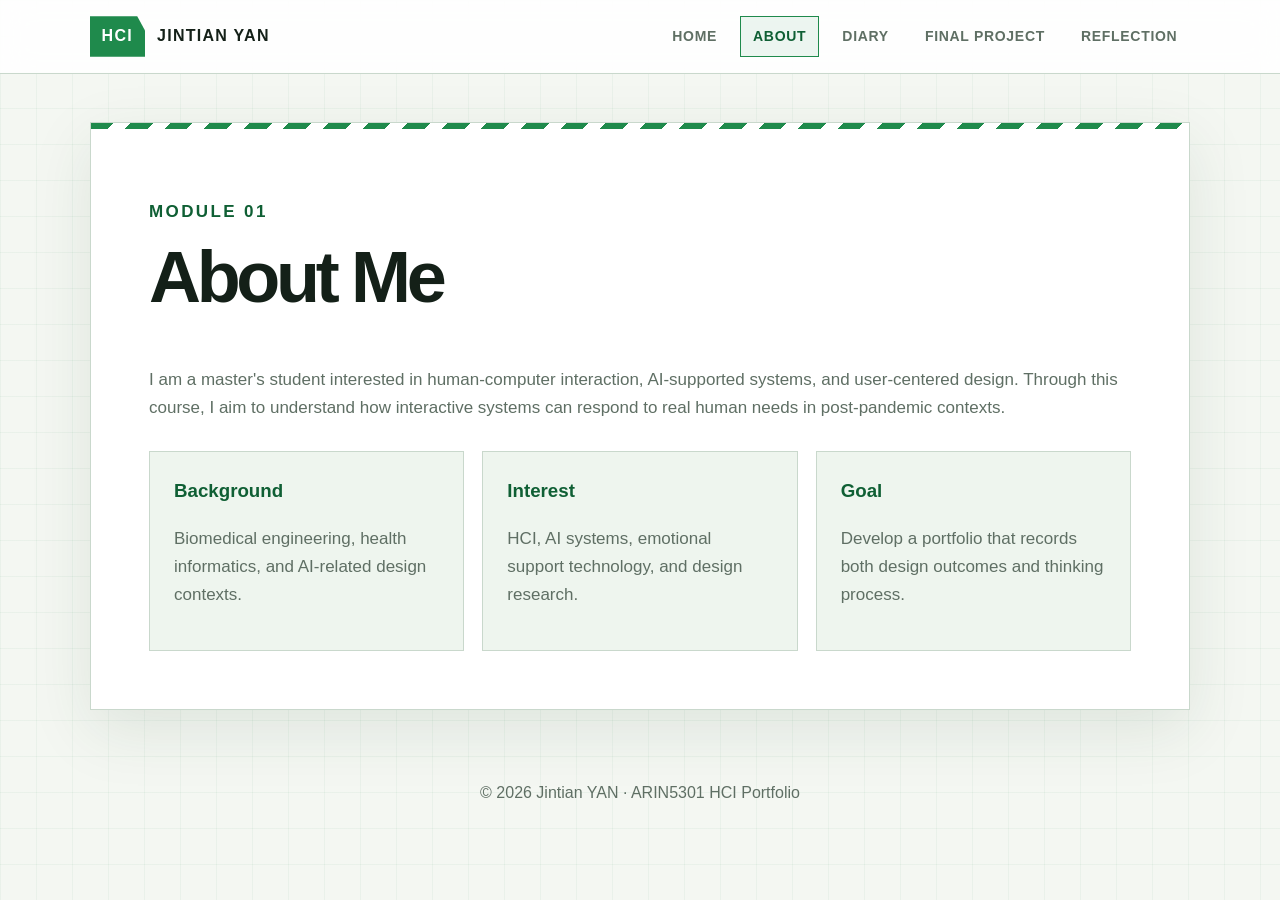
==== about.html @ 9db8b802 "Add files via upload" ====
<!DOCTYPE html>
<html lang="en">
<head>
  <meta charset="UTF-8" />
  <meta name="viewport" content="width=device-width, initial-scale=1.0" />
  <title>About | Jintian YAN</title>
  <link rel="stylesheet" href="style.css" />
</head>
<body>
  <header class="topbar">
    <div class="brand"><span class="logo">HCI</span><span>Jintian YAN</span></div>
    <nav><a class="" href="index.html">Home</a>
<a class="active" href="about.html">About</a>
<a class="" href="diary.html">Diary</a>
<a class="" href="project.html">Final Project</a>
<a class="" href="reflection.html">Reflection</a></nav>
  </header>
  
<main class="panel">
  <section class="page-header">
    <p class="eyebrow">Module 01</p>
    <h1>About Me</h1>
  </section>
  <section class="content">
    <p>
      I am a master's student interested in human-computer interaction,
      AI-supported systems, and user-centered design. Through this course,
      I aim to understand how interactive systems can respond to real human
      needs in post-pandemic contexts.
    </p>
    <div class="module-grid">
      <div class="module"><h3>Background</h3><p>Biomedical engineering, health informatics, and AI-related design contexts.</p></div>
      <div class="module"><h3>Interest</h3><p>HCI, AI systems, emotional support technology, and design research.</p></div>
      <div class="module"><h3>Goal</h3><p>Develop a portfolio that records both design outcomes and thinking process.</p></div>
    </div>
  </section>
</main>

  <footer>© 2026 Jintian YAN · ARIN5301 HCI Portfolio</footer>
</body>
</html>
---- style.css ----
:root {
  --bg: #f4f7f2;
  --panel: #ffffff;
  --panel-2: #eef5ee;
  --text: #142018;
  --muted: #5f6f64;
  --line: #c9d8cc;
  --green: #1f8a4c;
  --green-dark: #0f5f34;
  --lime: #b7f36b;
  --warning: #1f8a4c;
}

* { box-sizing: border-box; }

body {
  margin: 0;
  background:
    linear-gradient(90deg, rgba(31,138,76,0.05) 1px, transparent 1px),
    linear-gradient(rgba(31,138,76,0.05) 1px, transparent 1px),
    var(--bg);
  background-size: 36px 36px;
  color: var(--text);
  font-family: Inter, -apple-system, BlinkMacSystemFont, "Segoe UI", Arial, sans-serif;
  line-height: 1.65;
}

.topbar {
  height: 74px;
  padding: 0 7vw;
  display: flex;
  justify-content: space-between;
  align-items: center;
  background: rgba(255,255,255,0.88);
  backdrop-filter: blur(16px);
  border-bottom: 1px solid var(--line);
  position: sticky;
  top: 0;
  z-index: 10;
}

.brand {
  display: flex;
  align-items: center;
  gap: 12px;
  font-weight: 900;
  letter-spacing: .08em;
  text-transform: uppercase;
}

.logo {
  padding: 7px 12px;
  background: var(--green);
  color: white;
  clip-path: polygon(0 0, 86% 0, 100% 35%, 100% 100%, 0 100%);
}

nav {
  display: flex;
  gap: 10px;
  flex-wrap: wrap;
}

nav a {
  color: var(--muted);
  text-decoration: none;
  padding: 8px 12px;
  border: 1px solid transparent;
  font-size: 14px;
  font-weight: 800;
  letter-spacing: .05em;
  text-transform: uppercase;
}

nav a:hover,
nav a.active {
  color: var(--green-dark);
  border-color: var(--green);
  background: rgba(31,138,76,0.08);
}

main {
  width: min(1100px, 88vw);
  margin: 48px auto 70px;
}

.panel {
  background: var(--panel);
  border: 1px solid var(--line);
  box-shadow: 0 20px 60px rgba(25, 70, 44, 0.10);
  position: relative;
}

.panel::before {
  content: "";
  position: absolute;
  inset: 0 auto auto 0;
  width: 100%;
  height: 6px;
  background: repeating-linear-gradient(
    135deg,
    var(--green) 0 16px,
    white 16px 28px
  );
}

.hero {
  min-height: 520px;
  padding: 70px 62px;
  display: grid;
  grid-template-columns: 1.08fr .92fr;
  gap: 44px;
  align-items: center;
}

.eyebrow {
  color: var(--green-dark);
  font-weight: 900;
  letter-spacing: .14em;
  text-transform: uppercase;
}

h1 {
  font-size: clamp(54px, 8vw, 96px);
  line-height: .95;
  margin: 0;
  letter-spacing: -.06em;
}

h2 {
  font-size: clamp(26px, 4vw, 42px);
  margin: 10px 0 0;
}

p {
  color: var(--muted);
  font-size: 17px;
}

.btn-row {
  display: flex;
  gap: 14px;
  flex-wrap: wrap;
  margin-top: 28px;
}

.btn {
  display: inline-block;
  padding: 13px 18px;
  border: 1px solid var(--green);
  color: var(--green-dark);
  text-decoration: none;
  font-weight: 900;
  text-transform: uppercase;
  letter-spacing: .06em;
}

.btn.primary {
  background: var(--green);
  color: white;
}

.status-card {
  background: var(--panel-2);
  border: 1px solid var(--line);
  padding: 24px;
}

.status-title {
  display: flex;
  justify-content: space-between;
  border-bottom: 1px solid var(--line);
  padding-bottom: 12px;
  margin-bottom: 16px;
  font-weight: 900;
  color: var(--green-dark);
}

.status-grid {
  display: grid;
  gap: 10px;
}

.status-grid div {
  display: flex;
  justify-content: space-between;
  padding: 12px;
  background: white;
  border: 1px solid var(--line);
  font-family: ui-monospace, SFMono-Regular, Menlo, Consolas, monospace;
}

.page-header {
  padding: 58px 58px 38px;
}

.page-header h1 {
  font-size: clamp(42px, 6vw, 72px);
}

.content {
  padding: 0 58px 58px;
}

.module-grid {
  display: grid;
  grid-template-columns: repeat(3, 1fr);
  gap: 18px;
  margin-top: 28px;
}

.module {
  background: var(--panel-2);
  border: 1px solid var(--line);
  padding: 24px;
}

.module h3 {
  margin-top: 0;
  color: var(--green-dark);
}

.timeline {
  display: grid;
  gap: 18px;
  margin-top: 26px;
}

.timeline article {
  background: var(--panel-2);
  border: 1px solid var(--line);
  padding: 24px;
  border-left: 7px solid var(--green);
}

.timeline h3 {
  margin-top: 0;
}

.notice {
  margin-top: 24px;
  border: 1px dashed var(--green);
  background: rgba(31,138,76,0.08);
  color: var(--green-dark);
  padding: 18px;
  font-weight: 800;
}

footer {
  width: min(1100px, 88vw);
  margin: 0 auto 44px;
  text-align: center;
  color: var(--muted);
}

@media (max-width: 820px) {
  .topbar {
    height: auto;
    padding: 18px 6vw;
    align-items: flex-start;
    flex-direction: column;
  }

  .hero,
  .module-grid {
    grid-template-columns: 1fr;
  }

  .hero,
  .page-header,
  .content {
    padding-left: 28px;
    padding-right: 28px;
  }
}
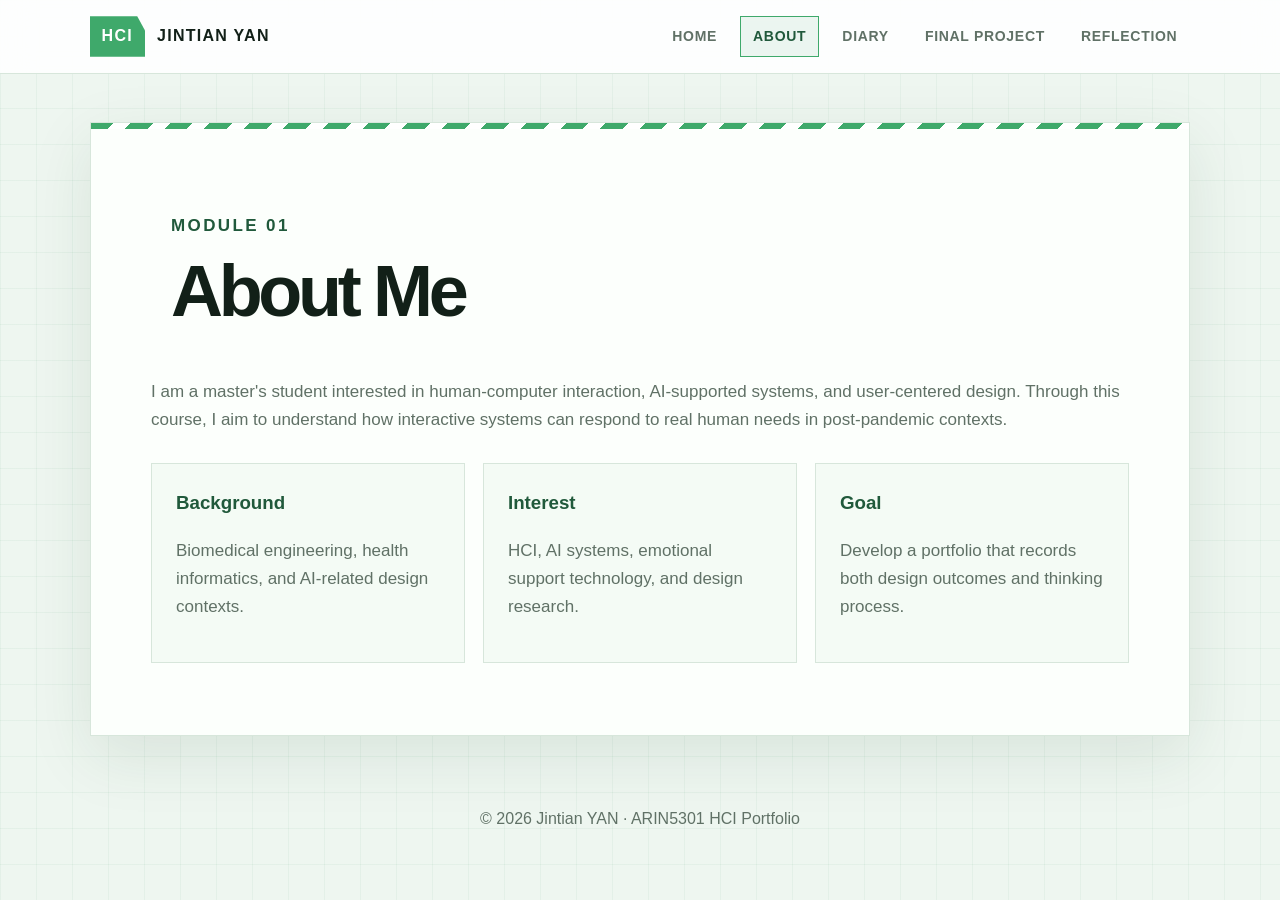
==== commit 41fc4582: "Update about.html" ====
--- a/about.html
+++ b/about.html
@@ -6,6 +6,7 @@
   <title>About | Jintian YAN</title>
   <link rel="stylesheet" href="style.css" />
 </head>
+  
 <body>
   <header class="topbar">
     <div class="brand"><span class="logo">HCI</span><span>Jintian YAN</span></div>
@@ -37,5 +38,6 @@
 </main>
 
   <footer>© 2026 Jintian YAN · ARIN5301 HCI Portfolio</footer>
+  <script src="transition.js"></script>
 </body>
-</html>+</html>
--- a/style.css
+++ b/style.css
@@ -1,14 +1,14 @@
 :root {
-  --bg: #f4f7f2;
-  --panel: #ffffff;
-  --panel-2: #eef5ee;
-  --text: #142018;
-  --muted: #5f6f64;
-  --line: #c9d8cc;
-  --green: #1f8a4c;
-  --green-dark: #0f5f34;
-  --lime: #b7f36b;
-  --warning: #1f8a4c;
+  --bg: #eef6f0;
+  --panel: #fcfffc;
+  --panel-2: #f4fbf5;
+  --text: #122018;
+  --muted: #607166;
+  --line: #d7e6db;
+  --green: #3fa96b;
+  --green-dark: #20593b;
+  --lime: #c8ff8a;
+  --warning: #58d68d;
 }
 
 * { box-sizing: border-box; }
@@ -191,7 +191,7 @@
 }
 
 .page-header {
-  padding: 58px 58px 38px;
+  padding: 72px 80px 36px;
 }
 
 .page-header h1 {
@@ -199,7 +199,7 @@
 }
 
 .content {
-  padding: 0 58px 58px;
+  padding: 0 60px 72px;
 }
 
 .module-grid {
@@ -273,3 +273,64 @@
     padding-right: 28px;
   }
 }
+
+.page-transition {
+  position: fixed;
+  inset: 0;
+  z-index: 9999;
+  pointer-events: none;
+  background:
+    repeating-linear-gradient(
+      0deg,
+      rgba(47, 163, 90, 0.08) 0px,
+      rgba(47, 163, 90, 0.08) 2px,
+      transparent 2px,
+      transparent 8px
+    ),
+    rgba(244, 247, 242, 0.96);
+  opacity: 0;
+  transform: scaleY(0);
+  transform-origin: top;
+  transition: opacity 0.25s ease, transform 0.45s ease;
+}
+
+.page-transition.active {
+  opacity: 1;
+  transform: scaleY(1);
+}
+
+.scan-line {
+  position: absolute;
+  left: 0;
+  top: -20%;
+  width: 100%;
+  height: 20%;
+  background: linear-gradient(
+    to bottom,
+    transparent,
+    rgba(47, 163, 90, 0.35),
+    transparent
+  );
+  animation: scanMove 0.65s linear infinite;
+}
+
+.wave-text {
+  position: absolute;
+  left: 50%;
+  top: 50%;
+  transform: translate(-50%, -50%);
+  color: #1d6b3c;
+  font-weight: 900;
+  letter-spacing: 0.22em;
+  font-size: 18px;
+  text-transform: uppercase;
+}
+
+@keyframes scanMove {
+  from {
+    top: -20%;
+  }
+  to {
+    top: 100%;
+  }
+}
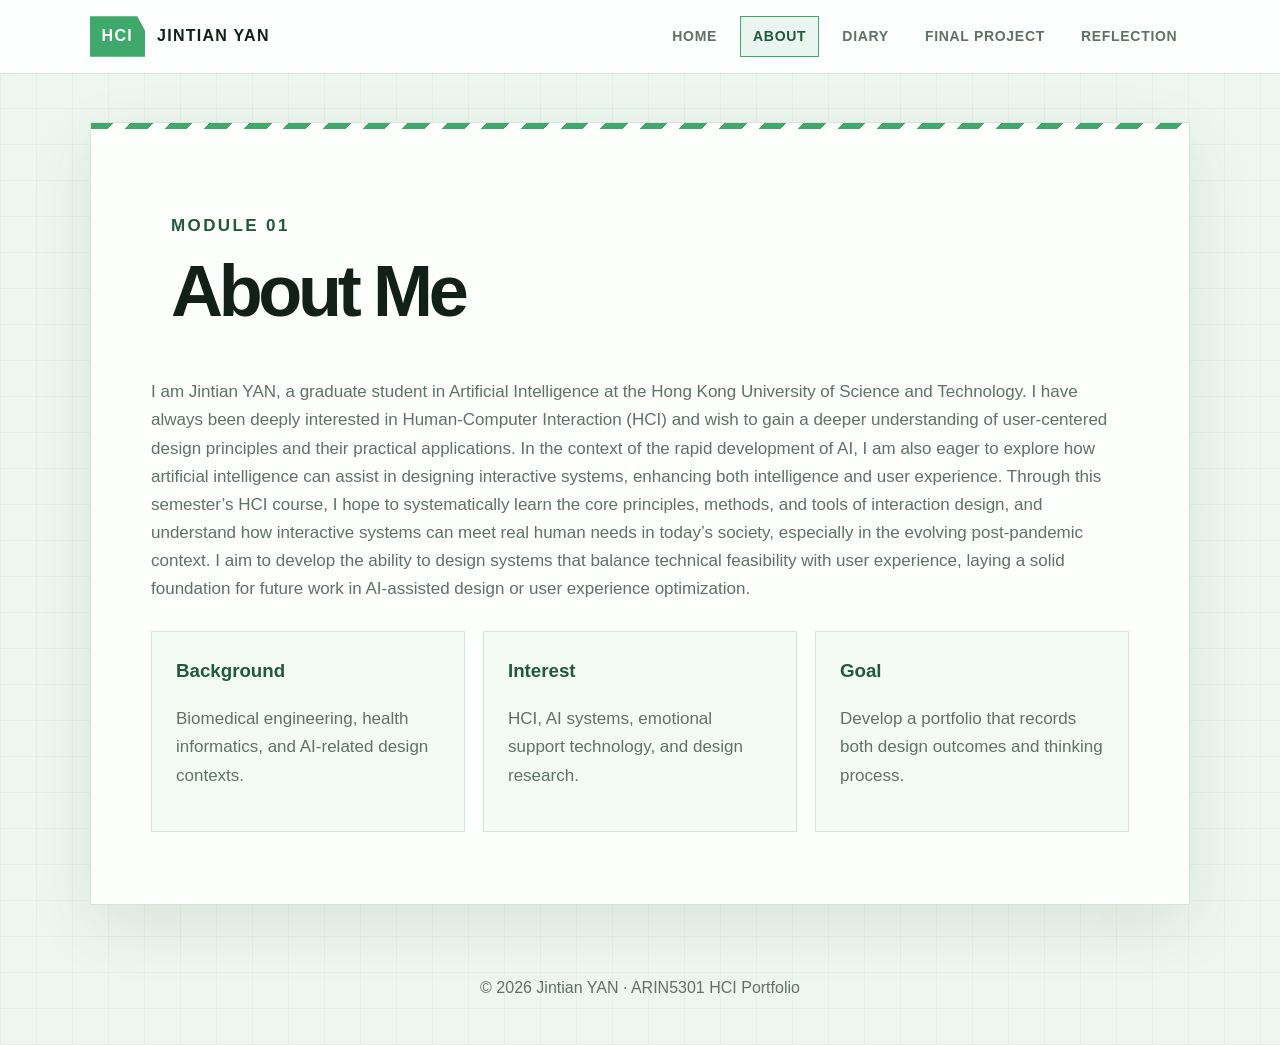
==== commit 7b7498e8: "Update about.html" ====
--- a/about.html
+++ b/about.html
@@ -24,10 +24,7 @@
   </section>
   <section class="content">
     <p>
-      I am a master's student interested in human-computer interaction,
-      AI-supported systems, and user-centered design. Through this course,
-      I aim to understand how interactive systems can respond to real human
-      needs in post-pandemic contexts.
+      I am Jintian YAN, a graduate student in Artificial Intelligence at the Hong Kong University of Science and Technology. I have always been deeply interested in Human-Computer Interaction (HCI) and wish to gain a deeper understanding of user-centered design principles and their practical applications. In the context of the rapid development of AI, I am also eager to explore how artificial intelligence can assist in designing interactive systems, enhancing both intelligence and user experience. Through this semester’s HCI course, I hope to systematically learn the core principles, methods, and tools of interaction design, and understand how interactive systems can meet real human needs in today’s society, especially in the evolving post-pandemic context. I aim to develop the ability to design systems that balance technical feasibility with user experience, laying a solid foundation for future work in AI-assisted design or user experience optimization.
     </p>
     <div class="module-grid">
       <div class="module"><h3>Background</h3><p>Biomedical engineering, health informatics, and AI-related design contexts.</p></div>
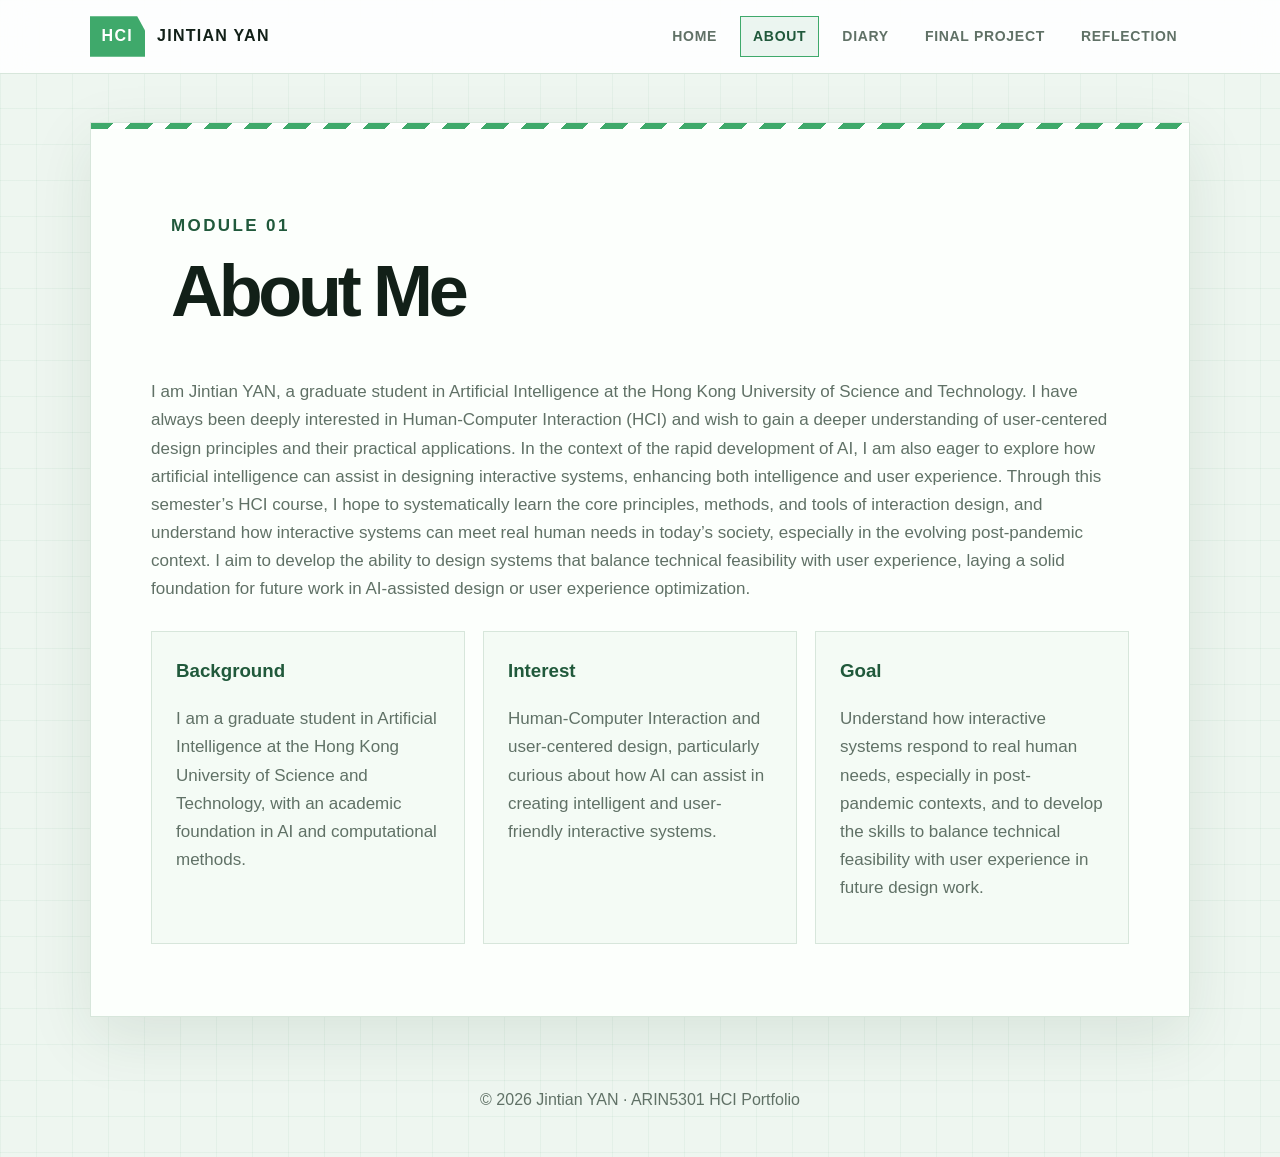
==== commit c67363c0: "Update about.html" ====
--- a/about.html
+++ b/about.html
@@ -24,12 +24,15 @@
   </section>
   <section class="content">
     <p>
-      I am Jintian YAN, a graduate student in Artificial Intelligence at the Hong Kong University of Science and Technology. I have always been deeply interested in Human-Computer Interaction (HCI) and wish to gain a deeper understanding of user-centered design principles and their practical applications. In the context of the rapid development of AI, I am also eager to explore how artificial intelligence can assist in designing interactive systems, enhancing both intelligence and user experience. Through this semester’s HCI course, I hope to systematically learn the core principles, methods, and tools of interaction design, and understand how interactive systems can meet real human needs in today’s society, especially in the evolving post-pandemic context. I aim to develop the ability to design systems that balance technical feasibility with user experience, laying a solid foundation for future work in AI-assisted design or user experience optimization.
+      I am Jintian YAN, a graduate student in Artificial Intelligence at the Hong Kong University of Science and Technology. 
+      I have always been deeply interested in Human-Computer Interaction (HCI) and wish to gain a deeper understanding of user-centered design principles and their practical applications. In the context of the rapid development of AI, I am also eager to explore how artificial intelligence can assist in designing interactive systems, enhancing both intelligence and user experience. 
+      Through this semester’s HCI course, I hope to systematically learn the core principles, methods, and tools of interaction design, and understand how interactive systems can meet real human needs in today’s society, especially in the evolving post-pandemic context. 
+      I aim to develop the ability to design systems that balance technical feasibility with user experience, laying a solid foundation for future work in AI-assisted design or user experience optimization.
     </p>
     <div class="module-grid">
-      <div class="module"><h3>Background</h3><p>Biomedical engineering, health informatics, and AI-related design contexts.</p></div>
-      <div class="module"><h3>Interest</h3><p>HCI, AI systems, emotional support technology, and design research.</p></div>
-      <div class="module"><h3>Goal</h3><p>Develop a portfolio that records both design outcomes and thinking process.</p></div>
+      <div class="module"><h3>Background</h3><p>I am a graduate student in Artificial Intelligence at the Hong Kong University of Science and Technology, with an academic foundation in AI and computational methods.</p></div>
+      <div class="module"><h3>Interest</h3><p>Human-Computer Interaction and user-centered design, particularly curious about how AI can assist in creating intelligent and user-friendly interactive systems.</p></div>
+      <div class="module"><h3>Goal</h3><p>Understand how interactive systems respond to real human needs, especially in post-pandemic contexts, and to develop the skills to balance technical feasibility with user experience in future design work.</p></div>
     </div>
   </section>
 </main>
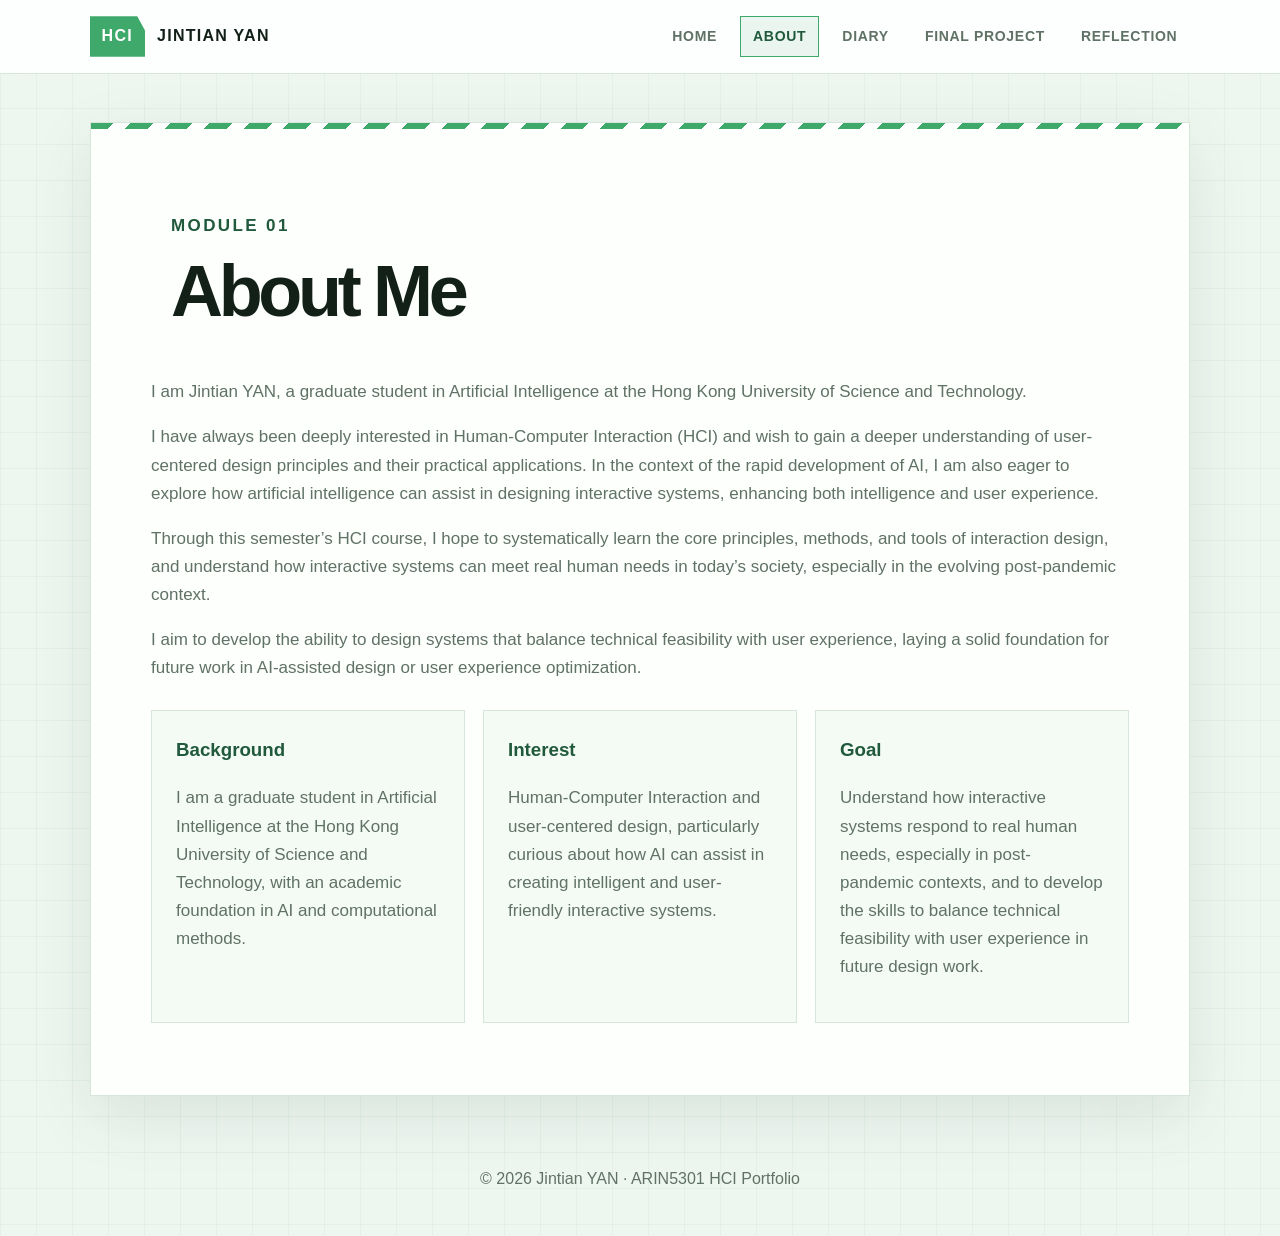
==== commit 02190923: "Update about.html" ====
--- a/about.html
+++ b/about.html
@@ -25,9 +25,9 @@
   <section class="content">
     <p>
       I am Jintian YAN, a graduate student in Artificial Intelligence at the Hong Kong University of Science and Technology. 
-      I have always been deeply interested in Human-Computer Interaction (HCI) and wish to gain a deeper understanding of user-centered design principles and their practical applications. In the context of the rapid development of AI, I am also eager to explore how artificial intelligence can assist in designing interactive systems, enhancing both intelligence and user experience. 
-      Through this semester’s HCI course, I hope to systematically learn the core principles, methods, and tools of interaction design, and understand how interactive systems can meet real human needs in today’s society, especially in the evolving post-pandemic context. 
-      I aim to develop the ability to design systems that balance technical feasibility with user experience, laying a solid foundation for future work in AI-assisted design or user experience optimization.
+      <p>I have always been deeply interested in Human-Computer Interaction (HCI) and wish to gain a deeper understanding of user-centered design principles and their practical applications. In the context of the rapid development of AI, I am also eager to explore how artificial intelligence can assist in designing interactive systems, enhancing both intelligence and user experience. 
+      <p>Through this semester’s HCI course, I hope to systematically learn the core principles, methods, and tools of interaction design, and understand how interactive systems can meet real human needs in today’s society, especially in the evolving post-pandemic context. 
+      <p>I aim to develop the ability to design systems that balance technical feasibility with user experience, laying a solid foundation for future work in AI-assisted design or user experience optimization.
     </p>
     <div class="module-grid">
       <div class="module"><h3>Background</h3><p>I am a graduate student in Artificial Intelligence at the Hong Kong University of Science and Technology, with an academic foundation in AI and computational methods.</p></div>
